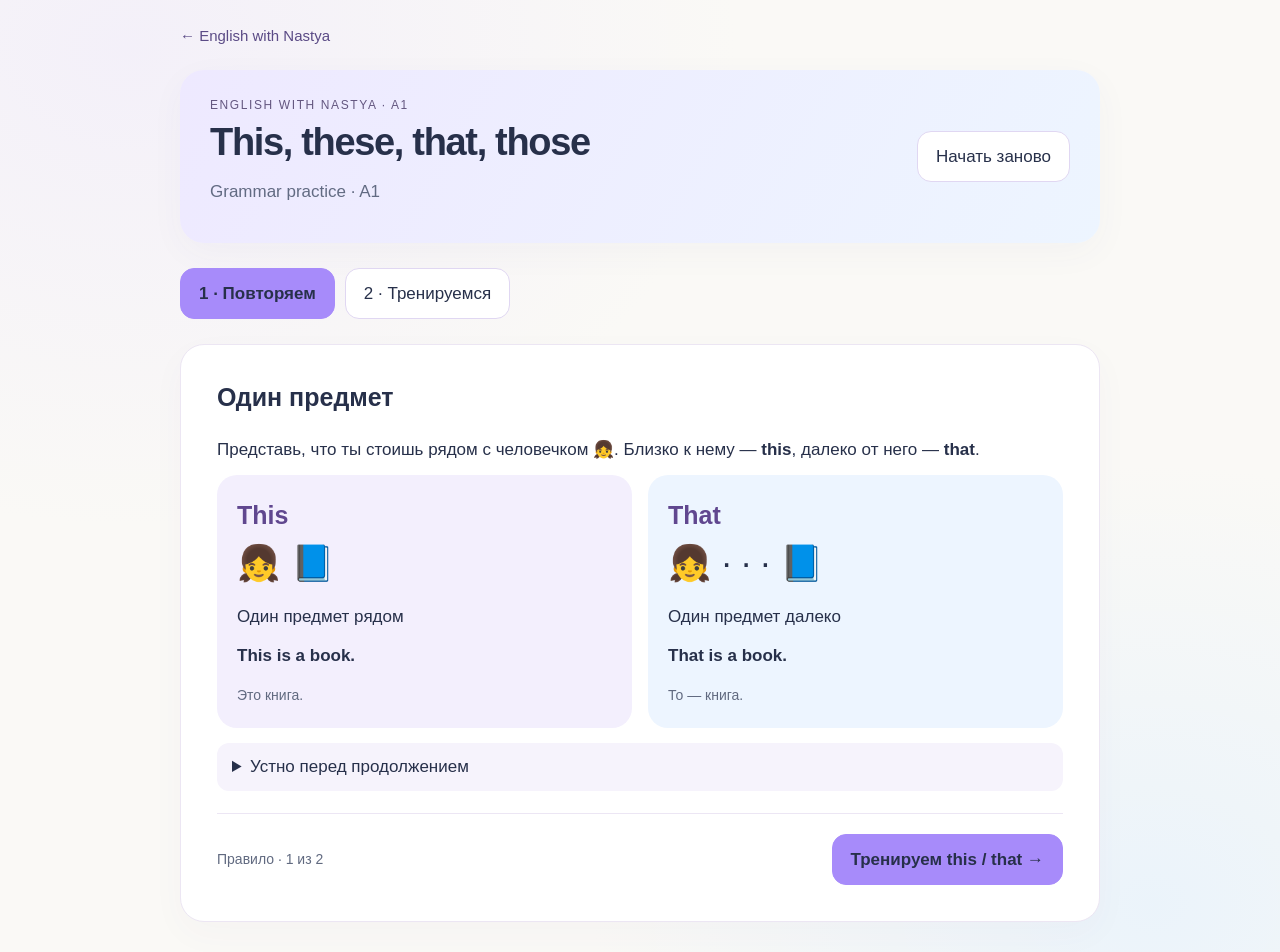
==== lessons/this-these-that-those/index.html @ 0b3a0f2c "Add demonstratives lesson in English with Nastya style" ====
<!doctype html>
<html lang="ru"><head><meta charset="utf-8"><meta name="viewport" content="width=device-width,initial-scale=1"><title>This / These / That / Those · English with Nastya</title><link rel="icon" type="image/png" href="../../favicon.png"><meta name="theme-color" content="#FAF9F6">
<style>
*{box-sizing:border-box}body{margin:0;background:#f4f2fb;color:#302d49;font:17px/1.6 system-ui,sans-serif}main{max-width:900px;margin:auto;padding:30px 20px}header{display:flex;justify-content:space-between;gap:15px;align-items:center}h1{font-size:clamp(29px,6vw,44px);margin:5px 0}h2{font-size:25px;margin-top:0}p{margin:12px 0}.eyebrow{letter-spacing:2px;font-size:12px;color:#706482}button{font:inherit;border:1px solid #d7cfea;border-radius:13px;padding:11px 18px;color:inherit;background:white;cursor:pointer;min-height:46px}button:hover{background:#ede7fb}button:focus-visible,summary:focus-visible{outline:3px solid #8258c8;outline-offset:3px}button:disabled{opacity:.4;cursor:default}.primary,[aria-pressed=true]{background:#70519e;color:white;border-color:#70519e}.primary:hover{background:#60428d}nav{display:flex;gap:10px;flex-wrap:wrap;margin:25px 0}.panel{background:white;border:1px solid #e0d9ec;border-radius:24px;padding:clamp(20px,5vw,36px)}.grid{display:grid;grid-template-columns:1fr 1fr;gap:16px}.rule{background:#f7f4fc;padding:20px;border-radius:16px}.rule b{font-size:25px;color:#70519e}.sample{font-weight:600}.row{display:flex;gap:12px;flex-wrap:wrap;align-items:center}.bottom{justify-content:space-between;border-top:1px solid #ece6f4;padding-top:20px;margin-top:22px}.scene{position:relative;background:linear-gradient(#f1edfb 0 70%,#e6ecdd 70%);height:220px;border-radius:18px;margin:20px 0;overflow:hidden}.person{position:absolute;bottom:15px;left:18px;font-size:46px}.target{position:absolute;display:flex;flex-direction:column;align-items:center;line-height:1.4}.target.near{left:25%;bottom:12px;font-size:48px}.target.far{right:12%;top:18px;font-size:36px}.distance{font-size:13px;background:white;color:#524565;border-radius:8px;padding:2px 9px;letter-spacing:0}.question{font-size:25px;font-weight:600}.answers button{flex:1;min-width:90px}.status{min-height:54px;margin-top:18px}details{margin:15px 0;background:#f7f4fc;border-radius:12px;padding:10px 15px}summary{cursor:pointer}.small{font-size:14px;color:#6e6681}.mini{font-size:35px}progress{width:100%;height:9px;accent-color:#70519e}footer{text-align:center;font-size:13px;color:#6e6681;margin:25px 0}@media(max-width:520px){.grid{grid-template-columns:1fr}header{align-items:start}header button{font-size:13px;padding:8px}.target.near{left:28%}.target.far{right:5%}.question{font-size:22px}}

:root{color-scheme:light;--paper:#FAF9F6;--ink:#27304A;--lavender:#A78BFA;--blue:#93C5FD;--mint:#A7E8D0;--yellow:#FDE68A;--peach:#FDBFA8}
body{background:radial-gradient(ellipse at 10% 5%,#ede7fc80,transparent 38rem),radial-gradient(ellipse at 90% 95%,#dceeff80,transparent 35rem),var(--paper);color:var(--ink);font-family:Nunito,"Avenir Next",Avenir,"Segoe UI",sans-serif;font-size:17px}
main{max-width:960px;padding-top:22px}.home-link{display:inline-block;color:#5b4b86;text-decoration:none;margin:0 0 22px;font-size:15px}.home-link:hover{text-decoration:underline}
header{background:linear-gradient(120deg,#eee9ff,#edf5ff);border-radius:24px;padding:26px 30px;box-shadow:0 10px 35px #51437b0a;flex-wrap:wrap}header p{color:#626b83}
h1{font-size:clamp(29px,5vw,38px);line-height:1.2;max-width:650px;letter-spacing:-.035em}
.eyebrow{letter-spacing:1.6px;color:#645780;font-size:12px}h2{font-size:25px;line-height:1.35}
button{border-radius:14px;border-color:#e0d7f2;transition:background .15s,transform .15s}
button:hover:enabled{transform:translateY(-1px)}button:focus-visible,a:focus-visible{outline:3px solid #7055a6;outline-offset:3px}
.primary,[aria-pressed=true]{background:#a78bfa;color:#27304a;border-color:#a78bfa;font-weight:600}.primary:hover{background:#bba3fc}
.panel{border-radius:24px;border:1px solid #ece6f3;box-shadow:0 12px 35px #51437b08}
.rule{background:#f3effd;border-radius:20px}.rule b{color:#60478f}.rule:nth-child(2){background:#edf5ff}
.scene{background:linear-gradient(#eef4fd 0 70%,#e4f3eb 70%)}details{background:#f6f3fc}
.status{border-radius:14px;padding:8px 12px;background:#faf9f6;color:#27304a;min-height:54px}
progress{accent-color:var(--lavender)}.small{color:#616a80}.answers button{font-size:22px;font-weight:600}.answers button:hover{background:#eee8fd}
footer{display:none}@media(max-width:520px){header{padding:22px}.target.near{font-size:42px;left:25%}.target.far{font-size:32px}}
@media(prefers-reduced-motion:reduce){*{transition:none!important;animation:none!important}}
</style></head><body><main><a class="home-link" href="../../">← English with Nastya</a><header><div><div class="eyebrow">ENGLISH WITH NASTYA · A1</div><h1>This, these, that, those</h1><p>Grammar practice · A1</p></div><button id="reset">Начать заново</button></header><nav aria-label="Этапы урока"><button id="ruleTab" aria-pressed="true">1 · Повторяем</button><button id="practiceTab" aria-pressed="false">2 · Тренируемся</button></nav><section class="panel" id="content"></section><footer>Посмотри → выбери → произнеси предложение</footer></main>
<script>
const tasks=[
{n:'book',p:'books',e:'📘',many:false,far:false},
{n:'cat',p:'cats',e:'🐈',many:false,far:true},
{n:'pencil',p:'pencils',e:'✏️',many:true,far:false},
{n:'ball',p:'balls',e:'⚽',many:true,far:true},
{n:'bag',p:'bags',e:'🎒',many:false,far:true},
{n:'apple',p:'apples',e:'🍎',many:true,far:false},
{n:'dog',p:'dogs',e:'🐕',many:false,far:false},
{n:'flower',p:'flowers',e:'🌷',many:true,far:true},
{n:'kite',p:'kites',e:'🪁',many:false,far:true},
{n:'car',p:'cars',e:'🚗',many:true,far:false},
{n:'doll',p:'dolls',e:'🪆',many:false,far:false},
{n:'tree',p:'trees',e:'🌳',many:true,far:true}];
tasks.sort((a,b)=>Number(a.many)-Number(b.many));
const content=document.getElementById('content'),ruleTab=document.getElementById('ruleTab'),practiceTab=document.getElementById('practiceTab');
let rule=0,index=0,answers={},stage='rule';
function word(t){return t.far?(t.many?'Those':'That'):(t.many?'These':'This')}
function sentence(t){return word(t)+' '+(t.many?'are '+t.p:'is '+(/^[aeiou]/i.test(t.n)?'an ':'a ')+t.n)+'.'}
function tabs(){ruleTab.setAttribute('aria-pressed',stage==='rule');practiceTab.setAttribute('aria-pressed',stage==='practice')}
function rules(){stage='rule';tabs();content.innerHTML=rule===0?
'<h2>Один предмет</h2><p>Представь, что ты стоишь рядом с человечком 👧. Близко к нему — <b>this</b>, далеко от него — <b>that</b>.</p><div class="grid"><div class="rule"><b>This</b><div class="mini">👧 📘</div><p>Один предмет рядом</p><p class="sample">This is a book.</p><span class="small">Это книга.</span></div><div class="rule"><b>That</b><div class="mini">👧 · · · 📘</div><p>Один предмет далеко</p><p class="sample">That is a book.</p><span class="small">То — книга.</span></div></div><details><summary>Устно перед продолжением</summary>Покажи ручку рядом и скажи: This is a pen. Затем укажи на предмет в другом конце комнаты: That is a …</details><div class="row bottom"><span class="small">Правило · 1 из 2</span><button class="primary" id="more">Тренируем this / that →</button></div>':
'<h2>Несколько предметов</h2><p>Рядом — <b>these</b>. Далеко — <b>those</b>. С ними используем <b>are</b> и множественное число.</p><div class="grid"><div class="rule"><b>These</b><div class="mini">👧 📘📘</div><p>Несколько предметов рядом</p><p class="sample">These are books.</p><span class="small">Это книги.</span></div><div class="rule"><b>Those</b><div class="mini">👧 · · · 📘📘</div><p>Несколько предметов далеко</p><p class="sample">Those are books.</p><span class="small">То — книги.</span></div></div><details><summary>Запоминаем пары</summary>This → These · рядом<br>That → Those · далеко<br>This/That + is · These/Those + are</details><div class="row bottom"><button id="previous">← Назад</button><button class="primary" id="more">Тренируем these / those →</button></div>';
document.getElementById('more').onclick=()=>{index=rule===0?0:6;practice()};
const prev=document.getElementById('previous');if(prev)prev.onclick=()=>{rule=0;rules()}}
function practice(){stage='practice';tabs();if(index>=tasks.length){finish();return}const t=tasks[index];
content.innerHTML='<div class="small">Карточка '+(index+1)+' из '+tasks.length+'</div><progress max="'+tasks.length+'" value="'+index+'"></progress><h2>Выбери слово и прочитай вслух</h2><div class="scene" role="img" aria-label="'+(t.many?'Несколько предметов':'Один предмет')+', '+(t.far?'далеко от девочки':'рядом с девочкой')+'"><span class="person" aria-hidden="true">👧</span><div class="target '+(t.far?'far':'near')+'"><span aria-hidden="true">'+t.e+(t.many?t.e:'')+'</span><span class="distance">'+(t.far?'ДАЛЕКО':'РЯДОМ')+'</span></div></div><p class="question">___ '+(t.many?'are '+t.p:'is a '+t.n)+'.</p><div class="row answers">'+['This','These','That','Those'].map(w=>'<button data-answer="'+w+'">'+w+'</button>').join('')+'</div><div class="status" aria-live="polite" id="feedback"></div><details><summary>Нужна подсказка?</summary>Сколько предметов? Где они относительно девочки?<br>Один рядом → this · один далеко → that<br>Несколько рядом → these · несколько далеко → those</details><div class="row bottom"><button id="back" '+(index===0?'disabled':'')+'>← Назад</button><button id="next" class="primary" '+(!answers[index]?'disabled':'')+'>'+(index===tasks.length-1?'Завершить':'Дальше →')+'</button></div>';
if(answers[index])document.getElementById('feedback').textContent='✓ '+sentence(t);
content.querySelectorAll('[data-answer]').forEach(b=>b.onclick=()=>{const correct=b.dataset.answer===word(t);document.getElementById('feedback').textContent=correct?'✓ Верно! '+sentence(t):'Попробуй ещё. '+(t.many?'Предметов несколько. ':'Предмет один. ')+(t.far?(t.many?'Они далеко от девочки.':'Он далеко от девочки.'):(t.many?'Они рядом с девочкой.':'Он рядом с девочкой.'));if(correct){answers[index]=true;document.getElementById('next').disabled=false} });
document.getElementById('back').onclick=()=>{index--;practice()};document.getElementById('next').onclick=()=>{index++;if(index===6){rule=1;rules()}else practice()}}
function finish(){content.innerHTML='<h2>Отлично! Теперь о своём ✨</h2><p>Ты прошла все 12 карточек. Составь четыре предложения с предметами вокруг себя.</p><div class="grid"><div class="rule"><b>This is a …</b><p>Покажи один предмет рядом.</p></div><div class="rule"><b>These are …</b><p>Покажи несколько предметов рядом.</p></div><div class="rule"><b>That is a …</b><p>Укажи на один предмет далеко.</p></div><div class="rule"><b>Those are …</b><p>Укажи на несколько предметов далеко.</p></div></div><div class="row bottom"><button id="last">← К карточкам</button><button class="primary" id="again">Повторить практику</button></div>';document.getElementById('last').onclick=()=>{index=tasks.length-1;practice()};document.getElementById('again').onclick=()=>{index=0;answers={};practice()}}
ruleTab.onclick=rules;practiceTab.onclick=practice;document.getElementById('reset').onclick=()=>{index=0;rule=0;answers={};rules()};rules();
</script></body></html>
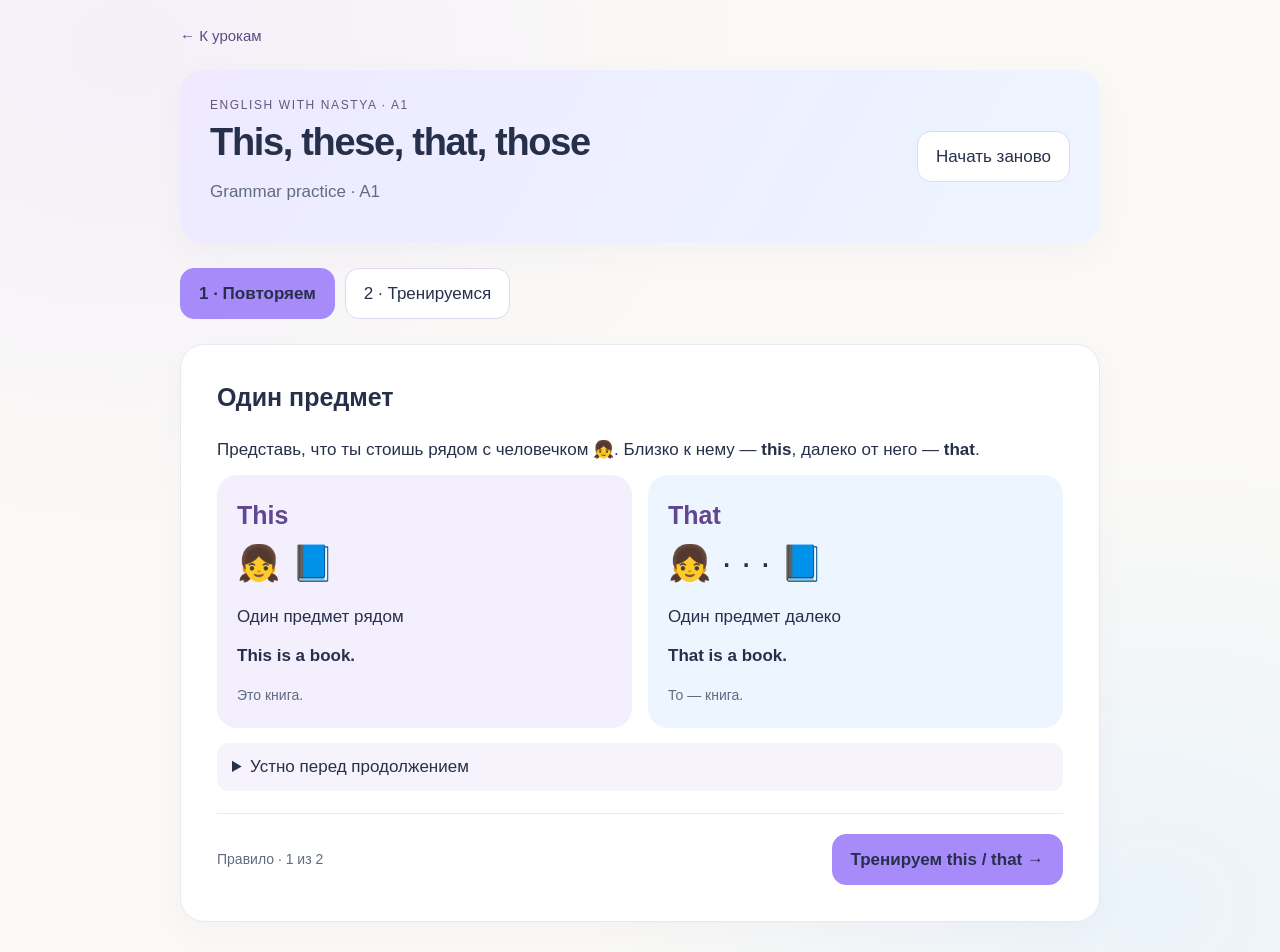
==== commit 4745d6a5: "Return from demonstratives lesson to preserved catalog state" ====
--- a/lessons/this-these-that-those/index.html
+++ b/lessons/this-these-that-those/index.html
@@ -19,7 +19,7 @@
 progress{accent-color:var(--lavender)}.small{color:#616a80}.answers button{font-size:22px;font-weight:600}.answers button:hover{background:#eee8fd}
 footer{display:none}@media(max-width:520px){header{padding:22px}.target.near{font-size:42px;left:25%}.target.far{font-size:32px}}
 @media(prefers-reduced-motion:reduce){*{transition:none!important;animation:none!important}}
-</style></head><body><main><a class="home-link" href="../../">← English with Nastya</a><header><div><div class="eyebrow">ENGLISH WITH NASTYA · A1</div><h1>This, these, that, those</h1><p>Grammar practice · A1</p></div><button id="reset">Начать заново</button></header><nav aria-label="Этапы урока"><button id="ruleTab" aria-pressed="true">1 · Повторяем</button><button id="practiceTab" aria-pressed="false">2 · Тренируемся</button></nav><section class="panel" id="content"></section><footer>Посмотри → выбери → произнеси предложение</footer></main>
+</style></head><body><main><a class="home-link" href="../../#lessons">← К урокам</a><header><div><div class="eyebrow">ENGLISH WITH NASTYA · A1</div><h1>This, these, that, those</h1><p>Grammar practice · A1</p></div><button id="reset">Начать заново</button></header><nav aria-label="Этапы урока"><button id="ruleTab" aria-pressed="true">1 · Повторяем</button><button id="practiceTab" aria-pressed="false">2 · Тренируемся</button></nav><section class="panel" id="content"></section><footer>Посмотри → выбери → произнеси предложение</footer></main>
 <script>
 const tasks=[
 {n:'book',p:'books',e:'📘',many:false,far:false},
